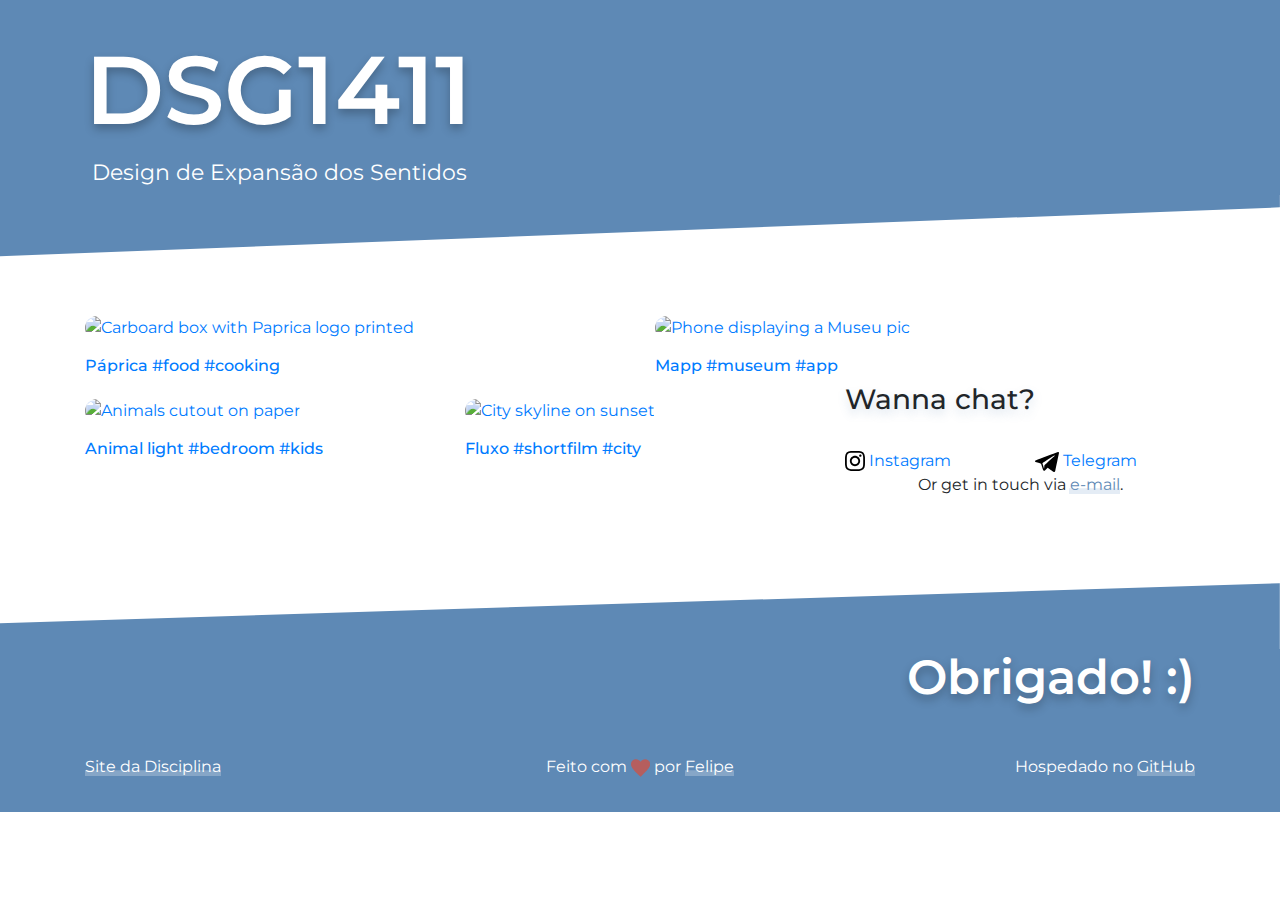
==== index.html @ 2e2c997a "Add files via upload" ====
<!doctype html>
<html lang="en">
    <head>
        <!-- Required meta tags -->
        <meta charset="utf-8">
        <meta name="viewport" content="width=device-width, initial-scale=1, shrink-to-fit=no">

        <!-- Bootstrap CSS -->
        <link rel="stylesheet" href="https://stackpath.bootstrapcdn.com/bootstrap/4.5.2/css/bootstrap.min.css" integrity="sha384-JcKb8q3iqJ61gNV9KGb8thSsNjpSL0n8PARn9HuZOnIxN0hoP+VmmDGMN5t9UJ0Z" crossorigin="anonymous">
        <link href="https://fonts.googleapis.com/css2?family=Montserrat:ital,wght@0,400;0,500;1,600&display=swap" rel="stylesheet">
        <link rel="stylesheet" href="css/index.css">

        <title>Home - Feliperpv</title>
    </head>

    <body>
        <main>
            <header class="bg-blue-color">
                
                <div class="container">
                    
                    <section class="row first-line">
                        <div class="col-12">
                        
                            <h1 class="drop-shadow-grey">DSG1411</h1>
                            
                        </div>                
                        
                    </section>
                    
                    <section class="row">
                        <div class="col-9 col-sm-7 col-lg-6 col-xl-5">
                            <h5 class="resume">Design de Expansão dos Sentidos</h5>
                        </div>
                    </section>
                    
                </div>                

            </header>
            
            <svg class="top-divider" xmlns="http://www.w3.org/2000/svg" viewBox="0 0 1440 120">
              <path fill="#5e89b5" fill-opacity="1" d="M0,70L1440,15L1440,0L0,0Z"></path>
            </svg>
            
            <div class="container">
            
                <section class="row">

                    <div class="col-md-6"> 

                        <a class="project-title" href="projects/paprica.html">
                            <img class="banner-home img-fluid" src="img/paprica_banner.jpg" alt="Carboard box with Paprica logo printed">
                            <h6>Páprica <span>#food #cooking</span> </h6>
                        </a>

                    </div>
                    
                    <div class="col-md-6"> 

                        <a class="project-title" href="projects/mapp.html">
                            <img class="banner-home img-fluid" src="img/mapp_banner.jpg" alt="Phone displaying a Museu pic">
                            <h6>Mapp <span>#museum #app</span> </h6>
                        </a>
                    </div>

                    <div class="col-md-6 col-lg-4"> 

                        <a class="project-title" href="#">
                            <img class="banner-home img-fluid" src="img/animals_banner.jpg" alt="Animals cutout on paper">
                            <h6>Animal light <span>#bedroom #kids</span> </h6>
                        </a>
                    </div>

                    <div class="col-md-6 col-lg-4"> 
                        
                        <a class="project-title" href="projects/fluxo.html">
                            <img class="banner-home img-fluid" src="img/fluxos_banner.jpg" alt="City skyline on sunset">
                            <h6>Fluxo <span>#shortfilm #city</span> </h6>
                        </a>
                    </div>

                    <div class="col-lg-4 chat"> 

                        <h3 class="drop-shadow-blue">Wanna chat?</h3>
                        <h5>Send me a message:</h5>

                        <section class="row message">
                            <div class="col-6 pdg-right">

                                <a class="txt-center" href="https://instagram.com/feliperpv">
                                <svg xmlns="http://www.w3.org/2000/svg" width="20" height="24" viewBox="0 0 24 24"><path d="M12 2.163c3.204 0 3.584.012 4.85.07 3.252.148 4.771 1.691 4.919 4.919.058 1.265.069 1.645.069 4.849 0 3.205-.012 3.584-.069 4.849-.149 3.225-1.664 4.771-4.919 4.919-1.266.058-1.644.07-4.85.07-3.204 0-3.584-.012-4.849-.07-3.26-.149-4.771-1.699-4.919-4.92-.058-1.265-.07-1.644-.07-4.849 0-3.204.013-3.583.07-4.849.149-3.227 1.664-4.771 4.919-4.919 1.266-.057 1.645-.069 4.849-.069zm0-2.163c-3.259 0-3.667.014-4.947.072-4.358.2-6.78 2.618-6.98 6.98-.059 1.281-.073 1.689-.073 4.948 0 3.259.014 3.668.072 4.948.2 4.358 2.618 6.78 6.98 6.98 1.281.058 1.689.072 4.948.072 3.259 0 3.668-.014 4.948-.072 4.354-.2 6.782-2.618 6.979-6.98.059-1.28.073-1.689.073-4.948 0-3.259-.014-3.667-.072-4.947-.196-4.354-2.617-6.78-6.979-6.98-1.281-.059-1.69-.073-4.949-.073zm0 5.838c-3.403 0-6.162 2.759-6.162 6.162s2.759 6.163 6.162 6.163 6.162-2.759 6.162-6.163c0-3.403-2.759-6.162-6.162-6.162zm0 10.162c-2.209 0-4-1.79-4-4 0-2.209 1.791-4 4-4s4 1.791 4 4c0 2.21-1.791 4-4 4zm6.406-11.845c-.796 0-1.441.645-1.441 1.44s.645 1.44 1.441 1.44c.795 0 1.439-.645 1.439-1.44s-.644-1.44-1.439-1.44z"/></svg>
                                Instagram</a>

                            </div>

                            <div class="col-6 pdg-left">

                                <a class="txt-center" href="https://t.me/feliperpv">
                                <?xml version="1.0" encoding="UTF-8" standalone="no"?><!DOCTYPE svg PUBLIC "-//W3C//DTD SVG 1.1//EN" "http://www.w3.org/Graphics/SVG/1.1/DTD/svg11.dtd"><svg width="24px" height="24px" version="1.1" xmlns="http://www.w3.org/2000/svg" xmlns:xlink="http://www.w3.org/1999/xlink" xml:space="preserve" xmlns:serif="http://www.serif.com/" style="fill-rule:evenodd;clip-rule:evenodd;stroke-linejoin:round;stroke-miterlimit:1.41421;"><path id="telegram-1" d="M18.384,22.779c0.322,0.228 0.737,0.285 1.107,0.145c0.37,-0.141 0.642,-0.457 0.724,-0.84c0.869,-4.084 2.977,-14.421 3.768,-18.136c0.06,-0.28 -0.04,-0.571 -0.26,-0.758c-0.22,-0.187 -0.525,-0.241 -0.797,-0.14c-4.193,1.552 -17.106,6.397 -22.384,8.35c-0.335,0.124 -0.553,0.446 -0.542,0.799c0.012,0.354 0.25,0.661 0.593,0.764c2.367,0.708 5.474,1.693 5.474,1.693c0,0 1.452,4.385 2.209,6.615c0.095,0.28 0.314,0.5 0.603,0.576c0.288,0.075 0.596,-0.004 0.811,-0.207c1.216,-1.148 3.096,-2.923 3.096,-2.923c0,0 3.572,2.619 5.598,4.062Zm-11.01,-8.677l1.679,5.538l0.373,-3.507c0,0 6.487,-5.851 10.185,-9.186c0.108,-0.098 0.123,-0.262 0.033,-0.377c-0.089,-0.115 -0.253,-0.142 -0.376,-0.064c-4.286,2.737 -11.894,7.596 -11.894,7.596Z"/></svg>
                                Telegram</a>

                            </div>
                        </section>

                        <p class="txt-center resume">Or get in touch via <a class="blue-link" href="&#109;&#97;&#105;&#108;&#116;&#111;&#58;&#102;&#101;&#108;&#105;&#112;&#101;&#114;&#112;&#118;&#64;&#97;&#108;&#117;&#110;&#111;&#46;&#112;&#117;&#99;&#45;&#114;&#105;&#111;&#46;&#98;&#114;">e-mail</a>.</p>
                        
                    </div>

                </section>
                
            </div>
            
            <svg class="bottom-divider" xmlns="http://www.w3.org/2000/svg" viewBox="0 0 1440 100">
                <path fill="#5e89b5" fill-opacity="1" d="M0,70L1440,25L1440,320L0,320Z"></path>
            </svg>
            
            <footer class="bg-blue-color">
                
                <div class="container">
            
                    <h2 class="txt-right drop-shadow-grey">Obrigado! :)</h2>

                    <section class="row">

                        <div class="col-5 col-md-4 order-1 order-md-1 resume">
                            <a href="http://bonelli.usuarios.rdc.puc-rio.br/dsg1411/index.html">Site da Disciplina</a>
                        </div>

                        <div class="col-md-4 txt-center order-3 order-md-2">
                            <p class="resume">Feito com <svg class="heart" xmlns="http://www.w3.org/2000/svg" width="24" height="24" viewBox="0 0 24 24"><path d="M12 4.248c-3.148-5.402-12-3.825-12 2.944 0 4.661 5.571 9.427 12 15.808 6.43-6.381 12-11.147 12-15.808 0-6.792-8.875-8.306-12-2.944z"/></svg> por <a href="https://www.behance.net/feliperpv">Felipe</a></p>
                        </div>

                        <div class="col-7 col-md-4 txt-right order-2 order-md-3">
                            <p class="resume">Hospedado no <a href="https://github.com/Feliperpvieira/dsg1411">GitHub</a></p>
                        </div>

                    </section>
                    
                </div>

            </footer>




            <!-- Optional JavaScript -->
            <!-- jQuery first, then Popper.js, then Bootstrap JS -->
            <script src="https://code.jquery.com/jquery-3.5.1.slim.min.js" integrity="sha384-DfXdz2htPH0lsSSs5nCTpuj/zy4C+OGpamoFVy38MVBnE+IbbVYUew+OrCXaRkfj" crossorigin="anonymous"></script>
            <script src="https://cdn.jsdelivr.net/npm/popper.js@1.16.1/dist/umd/popper.min.js" integrity="sha384-9/reFTGAW83EW2RDu2S0VKaIzap3H66lZH81PoYlFhbGU+6BZp6G7niu735Sk7lN" crossorigin="anonymous"></script>
            <script src="https://stackpath.bootstrapcdn.com/bootstrap/4.5.2/js/bootstrap.min.js" integrity="sha384-B4gt1jrGC7Jh4AgTPSdUtOBvfO8shuf57BaghqFfPlYxofvL8/KUEfYiJOMMV+rV" crossorigin="anonymous"></script>
        </main>
    </body>
</html>
---- css/index.css ----
main{
    font-family: 'Montserrat', sans-serif;
}

/*---------------- Header -----------------*/
.bg-blue-color{
    background-color: #5E89B5;
}

h1{
    font-family: 'Montserrat', sans-serif;
    font-weight: 600;
    font-style: normal;
    font-size: 6em;
    color: white;
}

h5{
    color: white;
    font-size: 1.38em;
    font-weight: 400;
    padding-left: 0.3em;
    margin-top: -0.5em;
}

.first-line{    /*--- H1 and social links spacing -----*/
    padding-top: 2em;
    padding-bottom: 1em;
}

/*--- \/\/ Mouse hover on "Felipe Rabaça" -----*/
.resume {
    position: relative;
  }

.resume a {
    color: white;
    z-index: 1;
    position: relative;
    
    text-decoration: none;
}
  
.resume a::after {
    content: "";
    position: absolute;
    left: -0.1px;
    right: -0.1px;
    bottom: 0;
    height: 100%;
    transform: scaleY(.3);
    transition: transform .1s ease-in-out;
    transform-origin: bottom;
    background-color: hsl(224, 0%, 100%, 0.25);
}

.resume .blue-link{   /*--- Change "e-mail" color on chat -----*/
    color: #5E89B5;;
}

.resume .blue-link::after{
    background-color: hsl(210, 48%, 71%, 0.25); /*--- Change mouse over color on "e-mail" -----*/
}
  
.resume a:hover::after {
    transform: scaleY(1);
}
/* End */  

.drop-shadow-grey{              /*--- Generic grey shadow for text -----*/
    text-shadow: 0px 5px 10px rgba(0, 0, 0, 0.25);
}

.drop-shadow-blue{              /*--- Same shadow but blue -----*/
    text-shadow: 0px 5px 10px rgba(94, 137, 181, 0.25);
}



@media (max-width: 768px){
    h1{
        font-size: 4em;
    }
    
    .social-links li{
        padding: 0.4em;
    }
    
    .social-links > a{
        margin-top: 1.3em;
        margin-left: 0.8em;
    }

}

.top-divider{             /*--- \/ Fixes white line on iOS -----*/
    margin-top: -1px;
}

.bottom-divider{
    margin-bottom: -1px;
    
    margin-top: 3em;
}


/*---------------- Projects -----------------*/
.banner-home{
    border-radius: 1em;
    margin: 1em 0;   
}


.project-title {
    position: relative;
    width: 100%;
}


/*---------------- Chat -----------------*/


/*---------------- Footer -----------------*/
.txt-right{
    text-align: right;
}

.txt-center{
    text-align: center;
}

.txt-left{
    text-align: left;
}

h2{
    font-size: 3em;
    font-weight: 600;
    font-style: normal;
    color: white;
    
    margin-bottom: 1em;
}

footer p{
    color: white;
}

.heart{
    fill: #B55E5E;
    width: 1.2em;
    
    transition: 0.2s;
}

.heart:hover{
    width: 2em;
    fill: #d61a1a;
}

footer{
    padding-bottom: 1em;
}
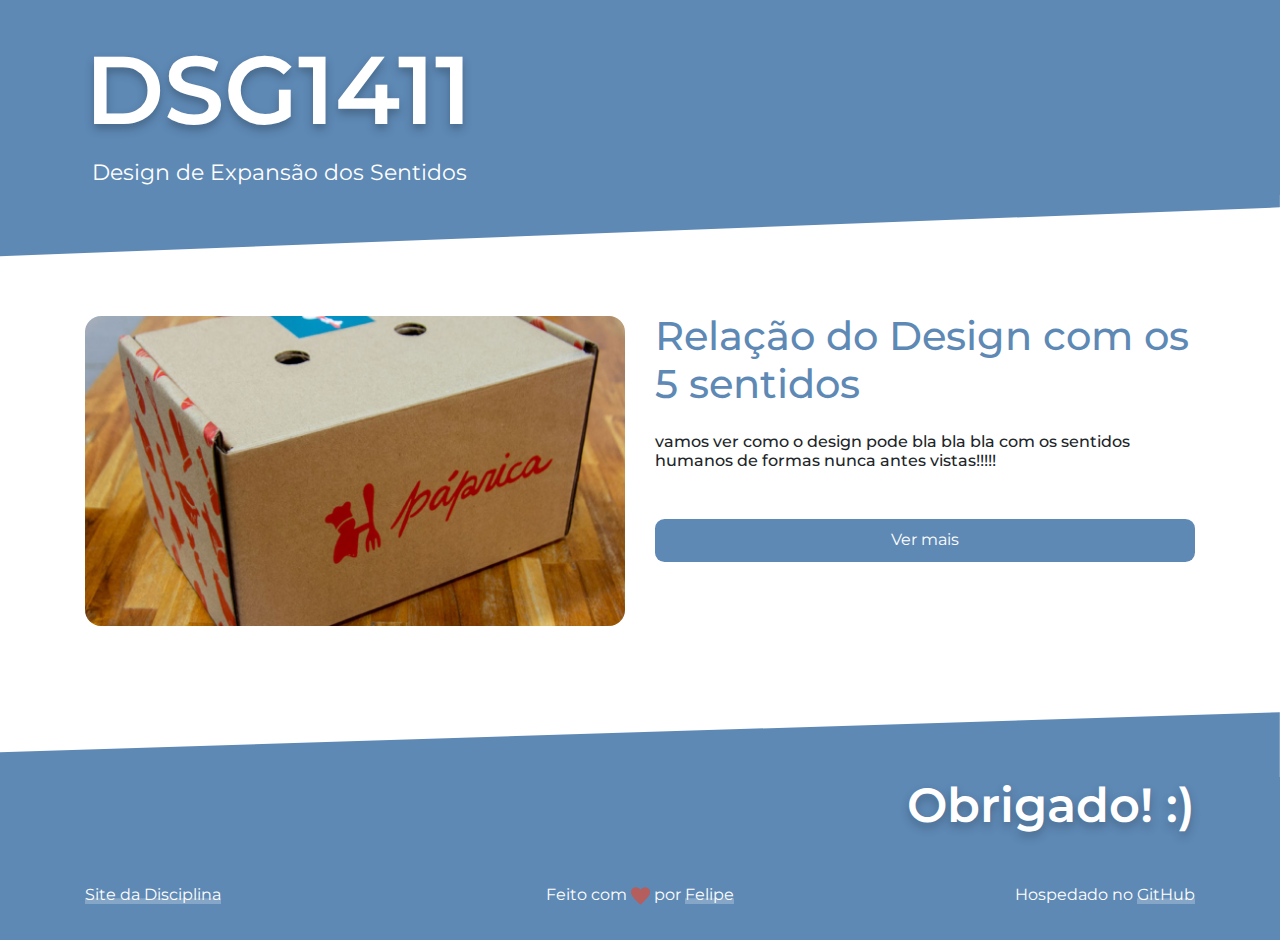
==== commit cedf4375: "Add files via upload" ====
--- a/index.html
+++ b/index.html
@@ -44,67 +44,29 @@
             
             <div class="container">
             
-                <section class="row">
+                <section class="row project">
 
-                    <div class="col-md-6"> 
+                    <div class="col-lg-6"> 
 
-                        <a class="project-title" href="projects/paprica.html">
-                            <img class="banner-home img-fluid" src="img/paprica_banner.jpg" alt="Carboard box with Paprica logo printed">
-                            <h6>Páprica <span>#food #cooking</span> </h6>
+                        <a href="#">
+                            <img class="banner-home img-fluid" src="posts/img/paprica_banner.jpg" alt="hmmmmmmmmmm">
                         </a>
 
                     </div>
                     
-                    <div class="col-md-6"> 
+                    <div class="col-lg-6 project-title">
+                    
+                        <a href="#">
+                            <h3>Relação do Design com os 5 sentidos</h3>
+                        </a>
+                        
+                        <h6>vamos ver como o design pode bla bla bla com os sentidos humanos de formas nunca antes vistas!!!!!</h6>
 
-                        <a class="project-title" href="projects/mapp.html">
-                            <img class="banner-home img-fluid" src="img/mapp_banner.jpg" alt="Phone displaying a Museu pic">
-                            <h6>Mapp <span>#museum #app</span> </h6>
-                        </a>
-                    </div>
-
-                    <div class="col-md-6 col-lg-4"> 
-
-                        <a class="project-title" href="#">
-                            <img class="banner-home img-fluid" src="img/animals_banner.jpg" alt="Animals cutout on paper">
-                            <h6>Animal light <span>#bedroom #kids</span> </h6>
-                        </a>
-                    </div>
-
-                    <div class="col-md-6 col-lg-4"> 
-                        
-                        <a class="project-title" href="projects/fluxo.html">
-                            <img class="banner-home img-fluid" src="img/fluxos_banner.jpg" alt="City skyline on sunset">
-                            <h6>Fluxo <span>#shortfilm #city</span> </h6>
-                        </a>
-                    </div>
-
-                    <div class="col-lg-4 chat"> 
-
-                        <h3 class="drop-shadow-blue">Wanna chat?</h3>
-                        <h5>Send me a message:</h5>
-
-                        <section class="row message">
-                            <div class="col-6 pdg-right">
-
-                                <a class="txt-center" href="https://instagram.com/feliperpv">
-                                <svg xmlns="http://www.w3.org/2000/svg" width="20" height="24" viewBox="0 0 24 24"><path d="M12 2.163c3.204 0 3.584.012 4.85.07 3.252.148 4.771 1.691 4.919 4.919.058 1.265.069 1.645.069 4.849 0 3.205-.012 3.584-.069 4.849-.149 3.225-1.664 4.771-4.919 4.919-1.266.058-1.644.07-4.85.07-3.204 0-3.584-.012-4.849-.07-3.26-.149-4.771-1.699-4.919-4.92-.058-1.265-.07-1.644-.07-4.849 0-3.204.013-3.583.07-4.849.149-3.227 1.664-4.771 4.919-4.919 1.266-.057 1.645-.069 4.849-.069zm0-2.163c-3.259 0-3.667.014-4.947.072-4.358.2-6.78 2.618-6.98 6.98-.059 1.281-.073 1.689-.073 4.948 0 3.259.014 3.668.072 4.948.2 4.358 2.618 6.78 6.98 6.98 1.281.058 1.689.072 4.948.072 3.259 0 3.668-.014 4.948-.072 4.354-.2 6.782-2.618 6.979-6.98.059-1.28.073-1.689.073-4.948 0-3.259-.014-3.667-.072-4.947-.196-4.354-2.617-6.78-6.979-6.98-1.281-.059-1.69-.073-4.949-.073zm0 5.838c-3.403 0-6.162 2.759-6.162 6.162s2.759 6.163 6.162 6.163 6.162-2.759 6.162-6.163c0-3.403-2.759-6.162-6.162-6.162zm0 10.162c-2.209 0-4-1.79-4-4 0-2.209 1.791-4 4-4s4 1.791 4 4c0 2.21-1.791 4-4 4zm6.406-11.845c-.796 0-1.441.645-1.441 1.44s.645 1.44 1.441 1.44c.795 0 1.439-.645 1.439-1.44s-.644-1.44-1.439-1.44z"/></svg>
-                                Instagram</a>
-
-                            </div>
-
-                            <div class="col-6 pdg-left">
-
-                                <a class="txt-center" href="https://t.me/feliperpv">
-                                <?xml version="1.0" encoding="UTF-8" standalone="no"?><!DOCTYPE svg PUBLIC "-//W3C//DTD SVG 1.1//EN" "http://www.w3.org/Graphics/SVG/1.1/DTD/svg11.dtd"><svg width="24px" height="24px" version="1.1" xmlns="http://www.w3.org/2000/svg" xmlns:xlink="http://www.w3.org/1999/xlink" xml:space="preserve" xmlns:serif="http://www.serif.com/" style="fill-rule:evenodd;clip-rule:evenodd;stroke-linejoin:round;stroke-miterlimit:1.41421;"><path id="telegram-1" d="M18.384,22.779c0.322,0.228 0.737,0.285 1.107,0.145c0.37,-0.141 0.642,-0.457 0.724,-0.84c0.869,-4.084 2.977,-14.421 3.768,-18.136c0.06,-0.28 -0.04,-0.571 -0.26,-0.758c-0.22,-0.187 -0.525,-0.241 -0.797,-0.14c-4.193,1.552 -17.106,6.397 -22.384,8.35c-0.335,0.124 -0.553,0.446 -0.542,0.799c0.012,0.354 0.25,0.661 0.593,0.764c2.367,0.708 5.474,1.693 5.474,1.693c0,0 1.452,4.385 2.209,6.615c0.095,0.28 0.314,0.5 0.603,0.576c0.288,0.075 0.596,-0.004 0.811,-0.207c1.216,-1.148 3.096,-2.923 3.096,-2.923c0,0 3.572,2.619 5.598,4.062Zm-11.01,-8.677l1.679,5.538l0.373,-3.507c0,0 6.487,-5.851 10.185,-9.186c0.108,-0.098 0.123,-0.262 0.033,-0.377c-0.089,-0.115 -0.253,-0.142 -0.376,-0.064c-4.286,2.737 -11.894,7.596 -11.894,7.596Z"/></svg>
-                                Telegram</a>
-
-                            </div>
-                        </section>
-
-                        <p class="txt-center resume">Or get in touch via <a class="blue-link" href="&#109;&#97;&#105;&#108;&#116;&#111;&#58;&#102;&#101;&#108;&#105;&#112;&#101;&#114;&#112;&#118;&#64;&#97;&#108;&#117;&#110;&#111;&#46;&#112;&#117;&#99;&#45;&#114;&#105;&#111;&#46;&#98;&#114;">e-mail</a>.</p>
+                        <a class="button txt-center" href="#">Ver mais</a>
                         
                     </div>
+                    
+                    
 
                 </section>
                 
--- a/css/index.css
+++ b/css/index.css
@@ -111,9 +111,39 @@
 }
 
 
-.project-title {
-    position: relative;
-    width: 100%;
+.project-title h3{
+    color: #5E89B5;
+    font-size: 2.5em;
+    margin-top: 0.3em;
+    margin-bottom: 0.6em;
+}
+
+.project-title h3:hover{
+    text-decoration: underline;
+}
+
+.button{
+    display: block;
+    background-color: #5E89B5;
+    color: white;
+    
+    padding: 0.6em 0;
+    border-radius: 0.6em;
+    margin-top: 3em;
+    
+    transition: 0.2s;
+}
+
+.project-title a{
+    text-decoration: none;
+}
+
+.button:hover{
+    background-color: white;
+    border: solid 2px #5E89B5;
+    color: #5E89B5;
+    
+    padding: 0.5em 0;
 }
 
 
@@ -161,3 +191,13 @@
 footer{
     padding-bottom: 1em;
 }
+
+
+@media (max-width: 768px){
+    
+    h2{
+        padding-top: 0.5em;
+        font-size: 2em;
+    }
+   
+}
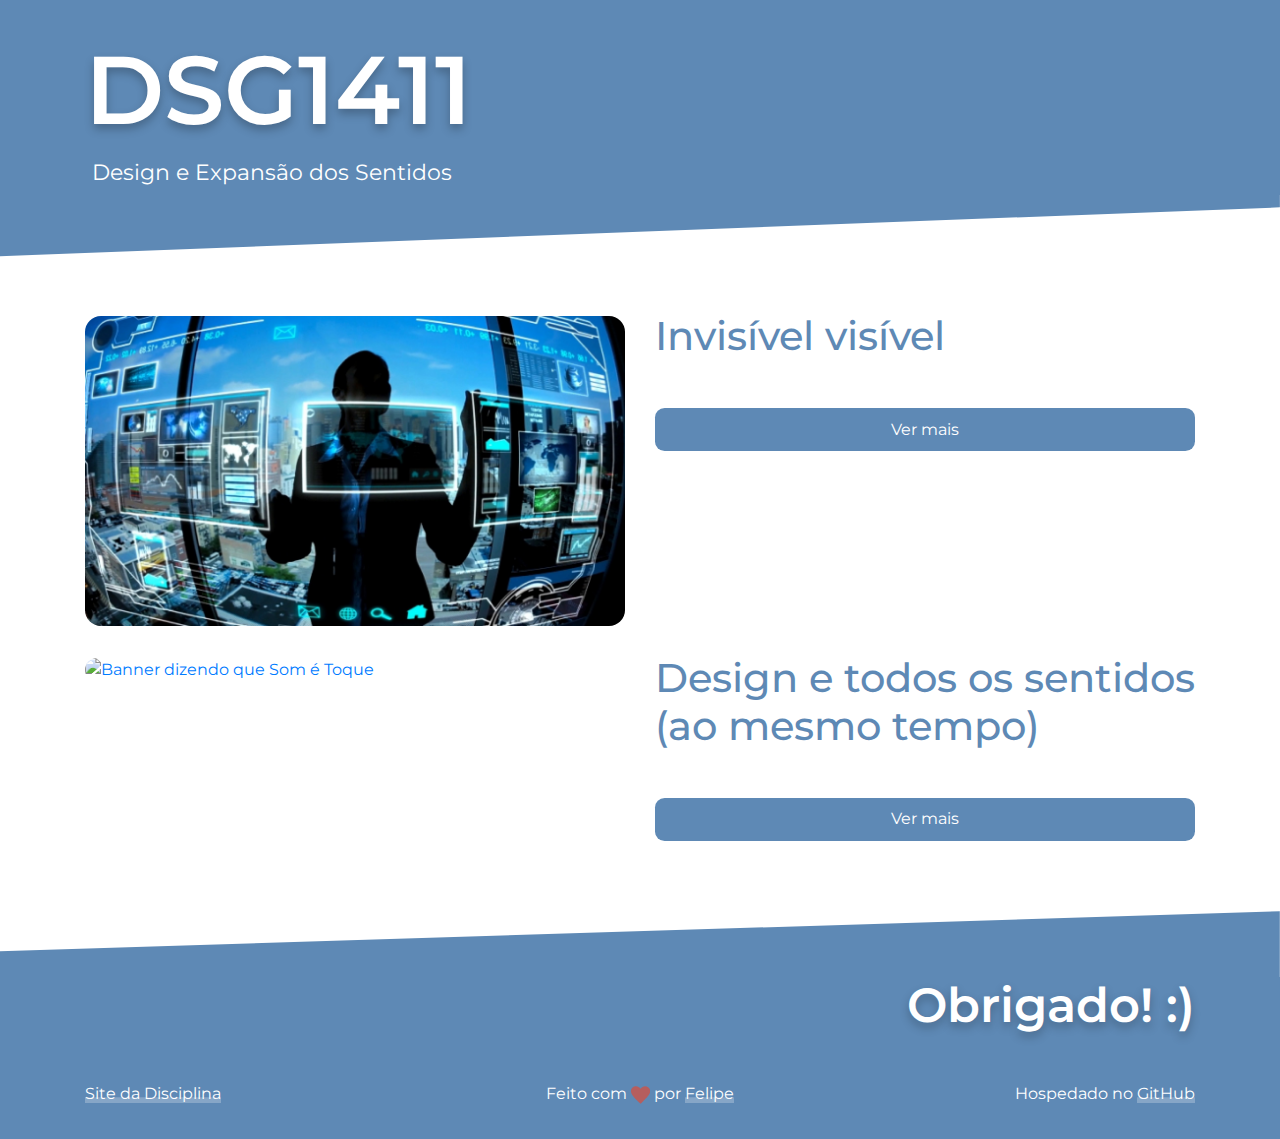
==== commit c8fec6f1: "add post 2" ====
--- a/index.html
+++ b/index.html
@@ -10,7 +10,7 @@
         <link href="https://fonts.googleapis.com/css2?family=Montserrat:ital,wght@0,400;0,500;1,600&display=swap" rel="stylesheet">
         <link rel="stylesheet" href="css/index.css">
 
-        <title>Home - Feliperpv</title>
+        <title>DSG1411 - Design e Expansão dos Sentidos</title>
     </head>
 
     <body>
@@ -30,7 +30,7 @@
                     
                     <section class="row">
                         <div class="col-9 col-sm-7 col-lg-6 col-xl-5">
-                            <h5 class="resume">Design de Expansão dos Sentidos</h5>
+                            <h5 class="resume">Design e Expansão dos Sentidos</h5>
                         </div>
                     </section>
                     
@@ -43,26 +43,48 @@
             </svg>
             
             <div class="container">
-            
-                <section class="row project">
+                
+                <section class="row">
 
                     <div class="col-lg-6"> 
 
-                        <a href="#">
-                            <img class="banner-home img-fluid" src="posts/img/paprica_banner.jpg" alt="hmmmmmmmmmm">
+                        <a href="posts/invisivel-visivel.html">
+                            <img class="banner-home img-fluid" src="posts/img/invisivel-visivel_banner.jpg" alt="Pessoa usando computador holográfico">
                         </a>
 
                     </div>
                     
                     <div class="col-lg-6 project-title">
                     
-                        <a href="#">
-                            <h3>Relação do Design com os 5 sentidos</h3>
+                        <a href="posts/invisivel-visivel.html">
+                            <h3>Invisível visível</h3>
                         </a>
+
+                        <a class="button txt-center" href="posts/invisivel-visivel.html">Ver mais</a>
                         
-                        <h6>vamos ver como o design pode bla bla bla com os sentidos humanos de formas nunca antes vistas!!!!!</h6>
+                    </div>
+                    
+                    
 
-                        <a class="button txt-center" href="#">Ver mais</a>
+                </section>
+            
+                <section class="row">
+
+                    <div class="col-lg-6"> 
+
+                        <a href="posts/design-5-sentidos.html">
+                            <img class="banner-home img-fluid" src="posts/img/design-5-sentidos_banner.jpg" alt="Banner dizendo que Som é Toque">
+                        </a>
+
+                    </div>
+                    
+                    <div class="col-lg-6 project-title">
+                    
+                        <a href="posts/design-5-sentidos.html">
+                            <h3>Design e todos os sentidos (ao mesmo tempo)</h3>
+                        </a>
+
+                        <a class="button txt-center" href="posts/design-5-sentidos.html">Ver mais</a>
                         
                     </div>
                     
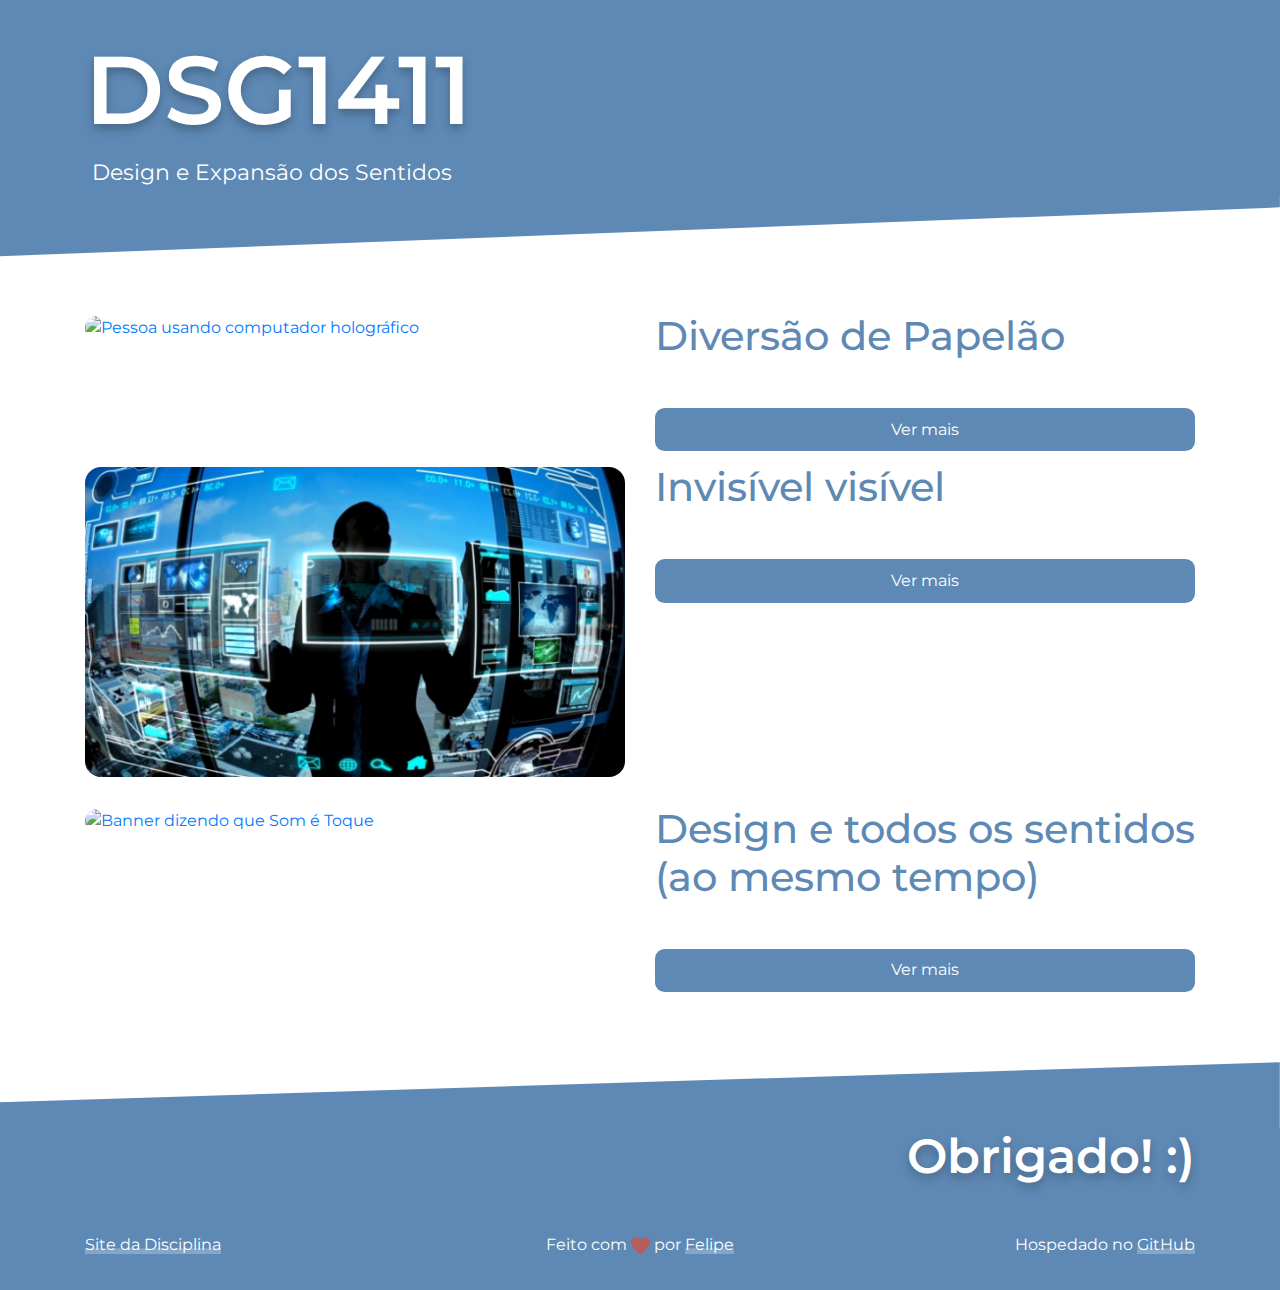
==== commit 6aca0952: "update post 3" ====
--- a/index.html
+++ b/index.html
@@ -43,6 +43,31 @@
             </svg>
             
             <div class="container">
+                
+                <section class="row">
+
+                    <div class="col-lg-6"> 
+
+                        <a href="posts/diversao-papelao.html">
+                            <img class="banner-home img-fluid" src="https://labo.nintendo.com/what-is-nintendo-labo/assets/discover-learn.jpg" alt="Pessoa usando computador holográfico">
+                        </a>
+
+                    </div>
+                    
+                    <div class="col-lg-6 project-title">
+                    
+                        <a href="posts/diversao-papelao.html">
+                            <h3>Diversão de Papelão</h3>
+                        </a>
+
+                        <a class="button txt-center" href="posts/diversao-papelao.html">Ver mais</a>
+                        
+                    </div>
+                    
+                    
+
+                </section>
+                
                 
                 <section class="row">
 
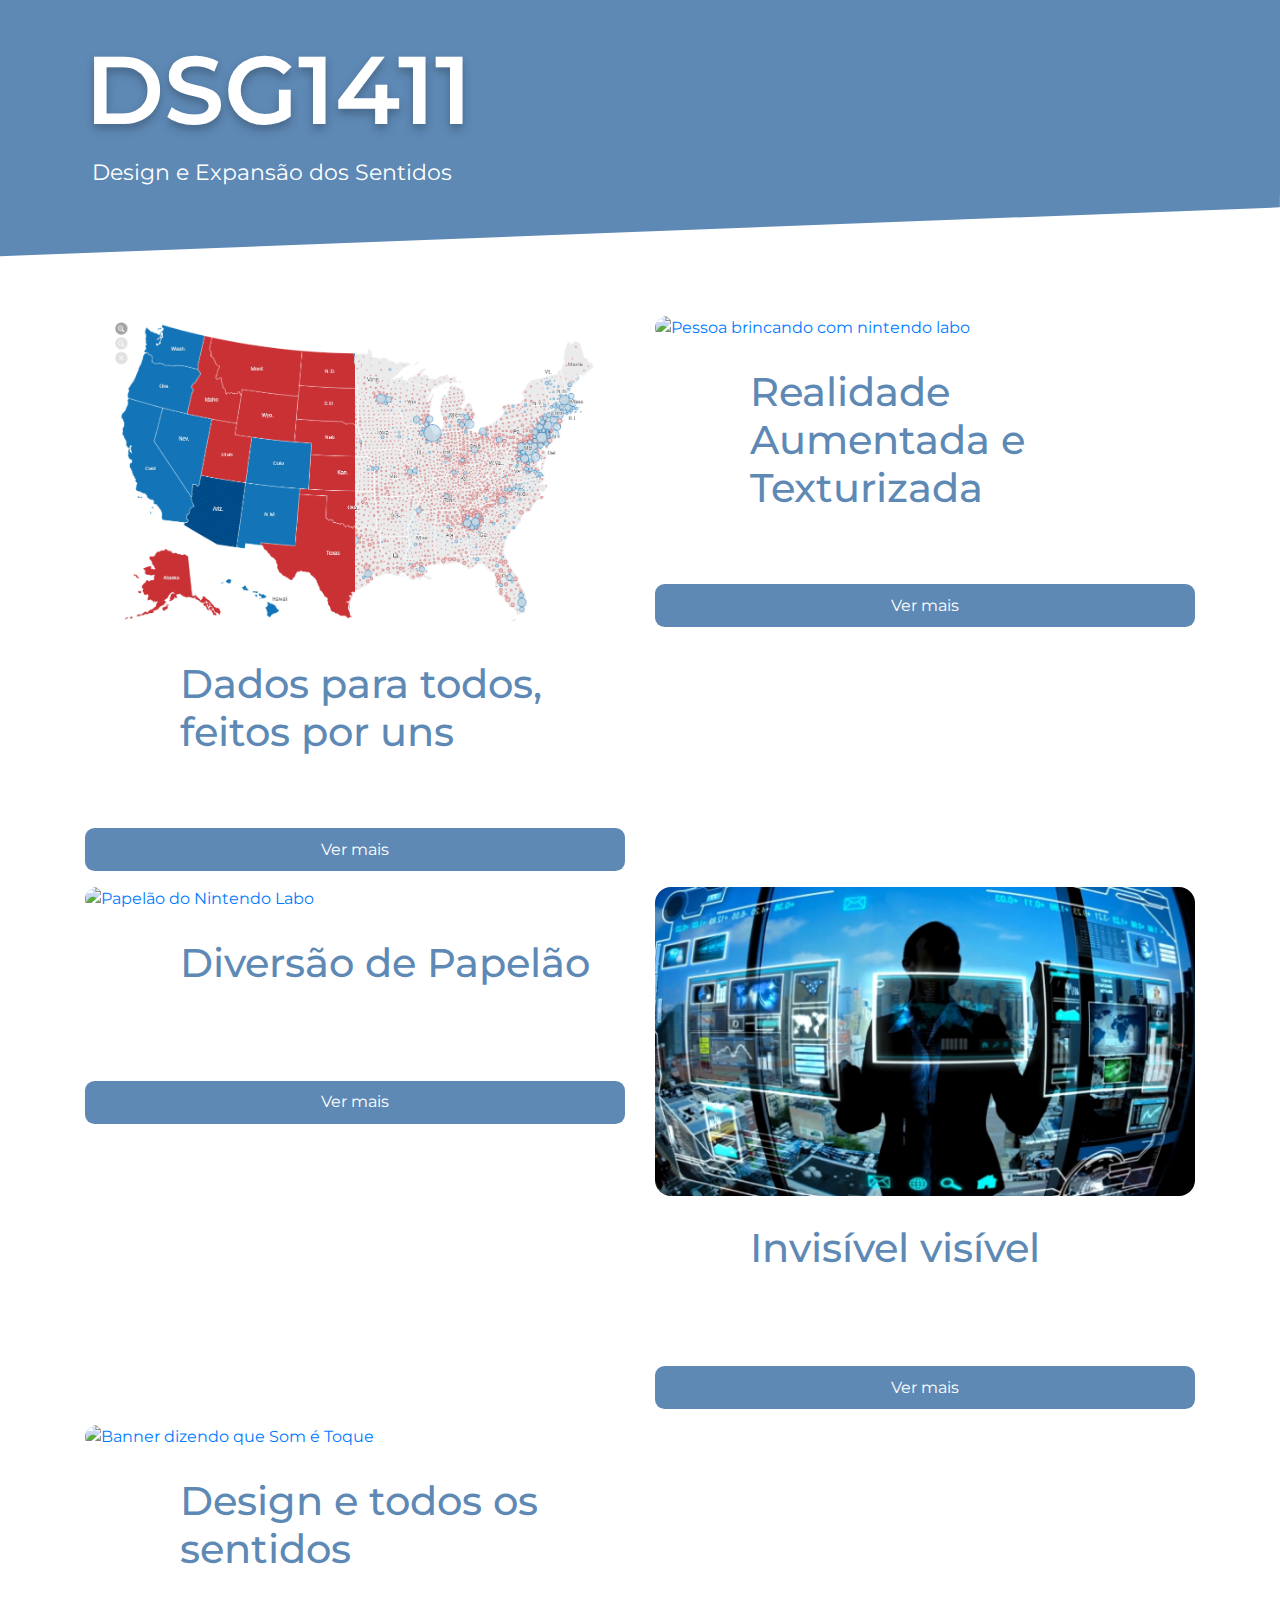
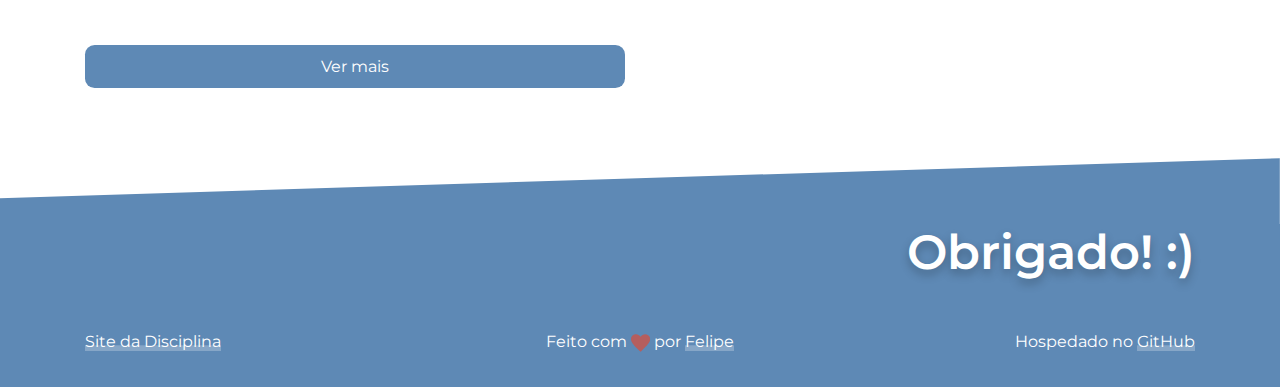
==== commit 0eecb4d6: "post 5" ====
--- a/index.html
+++ b/index.html
@@ -45,77 +45,158 @@
             <div class="container">
                 
                 <section class="row">
-
-                    <div class="col-lg-6"> 
+                    
+                    <div class="margin-bottom col-lg-6"> 
+
+                        <a href="posts/data-visualization.html">
+                            <img class="banner-home img-fluid" src="posts/img/mapa-eua-banner.png" alt="Mapa eleitoral americano">
+                        </a>
+
+
+                        <div class="row margin-small">
+                            <div class="col-2">
+                                <h2 class="blue">#5</h2>
+                            </div>
+
+                            <div class="col-10 project-title">
+
+                                <a href="posts/data-visualization.html">
+                                    <h3>Dados para todos, feitos por uns</h3>
+                                </a>
+
+                            </div>
+
+                            <div class="col-12">
+                                 <a class="button txt-center" href="posts/data-visualization.html">Ver mais</a>
+                             </div>
+
+                        </div>
+
+                    </div>
+
+
+                    <div class="margin-bottom col-lg-6"> 
+
+                        <a href="posts/realidade-aumentada.html">
+                            <img class="banner-home img-fluid" src="https://pplware.sapo.pt/wp-content/uploads/2018/01/pplware_nintendo_labo00.jpg" alt="Pessoa brincando com nintendo labo">
+                        </a>
+
+
+                        <div class="row margin-small">
+                            <div class="col-2">
+                                <h2 class="blue">#4</h2>
+                            </div>
+
+                            <div class="col-10 project-title">
+
+                                <a href="posts/realidade-aumentada.html">
+                                    <h3>Realidade Aumentada e Texturizada</h3>
+                                </a>
+
+                            </div>
+
+                            <div class="col-12">
+                                 <a class="button txt-center" href="posts/realidade-aumentada.html">Ver mais</a>
+                             </div>
+
+                        </div>
+
+                    </div>               
+
+
+
+                    <div class="margin-bottom col-lg-6"> 
 
                         <a href="posts/diversao-papelao.html">
-                            <img class="banner-home img-fluid" src="https://labo.nintendo.com/what-is-nintendo-labo/assets/discover-learn.jpg" alt="Pessoa usando computador holográfico">
-                        </a>
-
-                    </div>
-                    
-                    <div class="col-lg-6 project-title">
-                    
-                        <a href="posts/diversao-papelao.html">
-                            <h3>Diversão de Papelão</h3>
-                        </a>
-
-                        <a class="button txt-center" href="posts/diversao-papelao.html">Ver mais</a>
-                        
-                    </div>
-                    
-                    
-
-                </section>
-                
-                
-                <section class="row">
-
-                    <div class="col-lg-6"> 
+                            <img class="banner-home img-fluid" src="https://labo.nintendo.com/what-is-nintendo-labo/assets/discover-learn.jpg" alt="Papelão do Nintendo Labo">
+                        </a>
+
+
+                        <div class="row margin-small">
+                            <div class="col-2">
+                                <h2 class="blue">#3</h2>
+                            </div>
+
+                            <div class="col-10 project-title">
+
+                                <a href="posts/diversao-papelao.html">
+                                    <h3>Diversão de Papelão</h3>
+                                </a>
+
+                            </div>
+
+                            <div class="col-12">
+                                 <a class="button txt-center" href="posts/diversao-papelao.html">Ver mais</a>
+                             </div>
+
+                        </div>
+
+                    </div>
+                    
+                    
+                    <div class="margin-bottom col-lg-6"> 
 
                         <a href="posts/invisivel-visivel.html">
                             <img class="banner-home img-fluid" src="posts/img/invisivel-visivel_banner.jpg" alt="Pessoa usando computador holográfico">
                         </a>
 
-                    </div>
-                    
-                    <div class="col-lg-6 project-title">
-                    
-                        <a href="posts/invisivel-visivel.html">
-                            <h3>Invisível visível</h3>
-                        </a>
-
-                        <a class="button txt-center" href="posts/invisivel-visivel.html">Ver mais</a>
-                        
-                    </div>
-                    
-                    
-
-                </section>
-            
-                <section class="row">
-
-                    <div class="col-lg-6"> 
+
+                        <div class="row margin-small">
+                            <div class="col-2">
+                                <h2 class="blue">#2</h2>
+                            </div>
+
+                            <div class="col-10 project-title">
+
+                                <a href="posts/invisivel-visivel.html">
+                                    <h3>Invisível visível</h3>
+                                </a>
+
+                            </div>
+
+                            <div class="col-12">
+                                 <a class="button txt-center" href="posts/invisivel-visivel.html">Ver mais</a>
+                             </div>
+
+                        </div>
+
+                    </div>
+                    
+                    
+                    
+                    <div class="margin-bottom col-lg-6"> 
 
                         <a href="posts/design-5-sentidos.html">
                             <img class="banner-home img-fluid" src="posts/img/design-5-sentidos_banner.jpg" alt="Banner dizendo que Som é Toque">
                         </a>
 
-                    </div>
-                    
-                    <div class="col-lg-6 project-title">
-                    
-                        <a href="posts/design-5-sentidos.html">
-                            <h3>Design e todos os sentidos (ao mesmo tempo)</h3>
-                        </a>
-
-                        <a class="button txt-center" href="posts/design-5-sentidos.html">Ver mais</a>
-                        
-                    </div>
-                    
-                    
-
+
+                        <div class="row margin-small">
+                            <div class="col-2">
+                                <h2 class="blue">#1</h2>
+                            </div>
+
+                            <div class="col-10 project-title">
+
+                                <a href="posts/design-5-sentidos.html">
+                                    <h3>Design e todos os sentidos</h3>
+                                </a>
+
+                            </div>
+
+                            <div class="col-12">
+                                 <a class="button txt-center" href="posts/design-5-sentidos.html">Ver mais</a>
+                             </div>
+
+                        </div>
+
+                    </div>
+
+                
+                
                 </section>
+                
+              
                 
             </div>
             
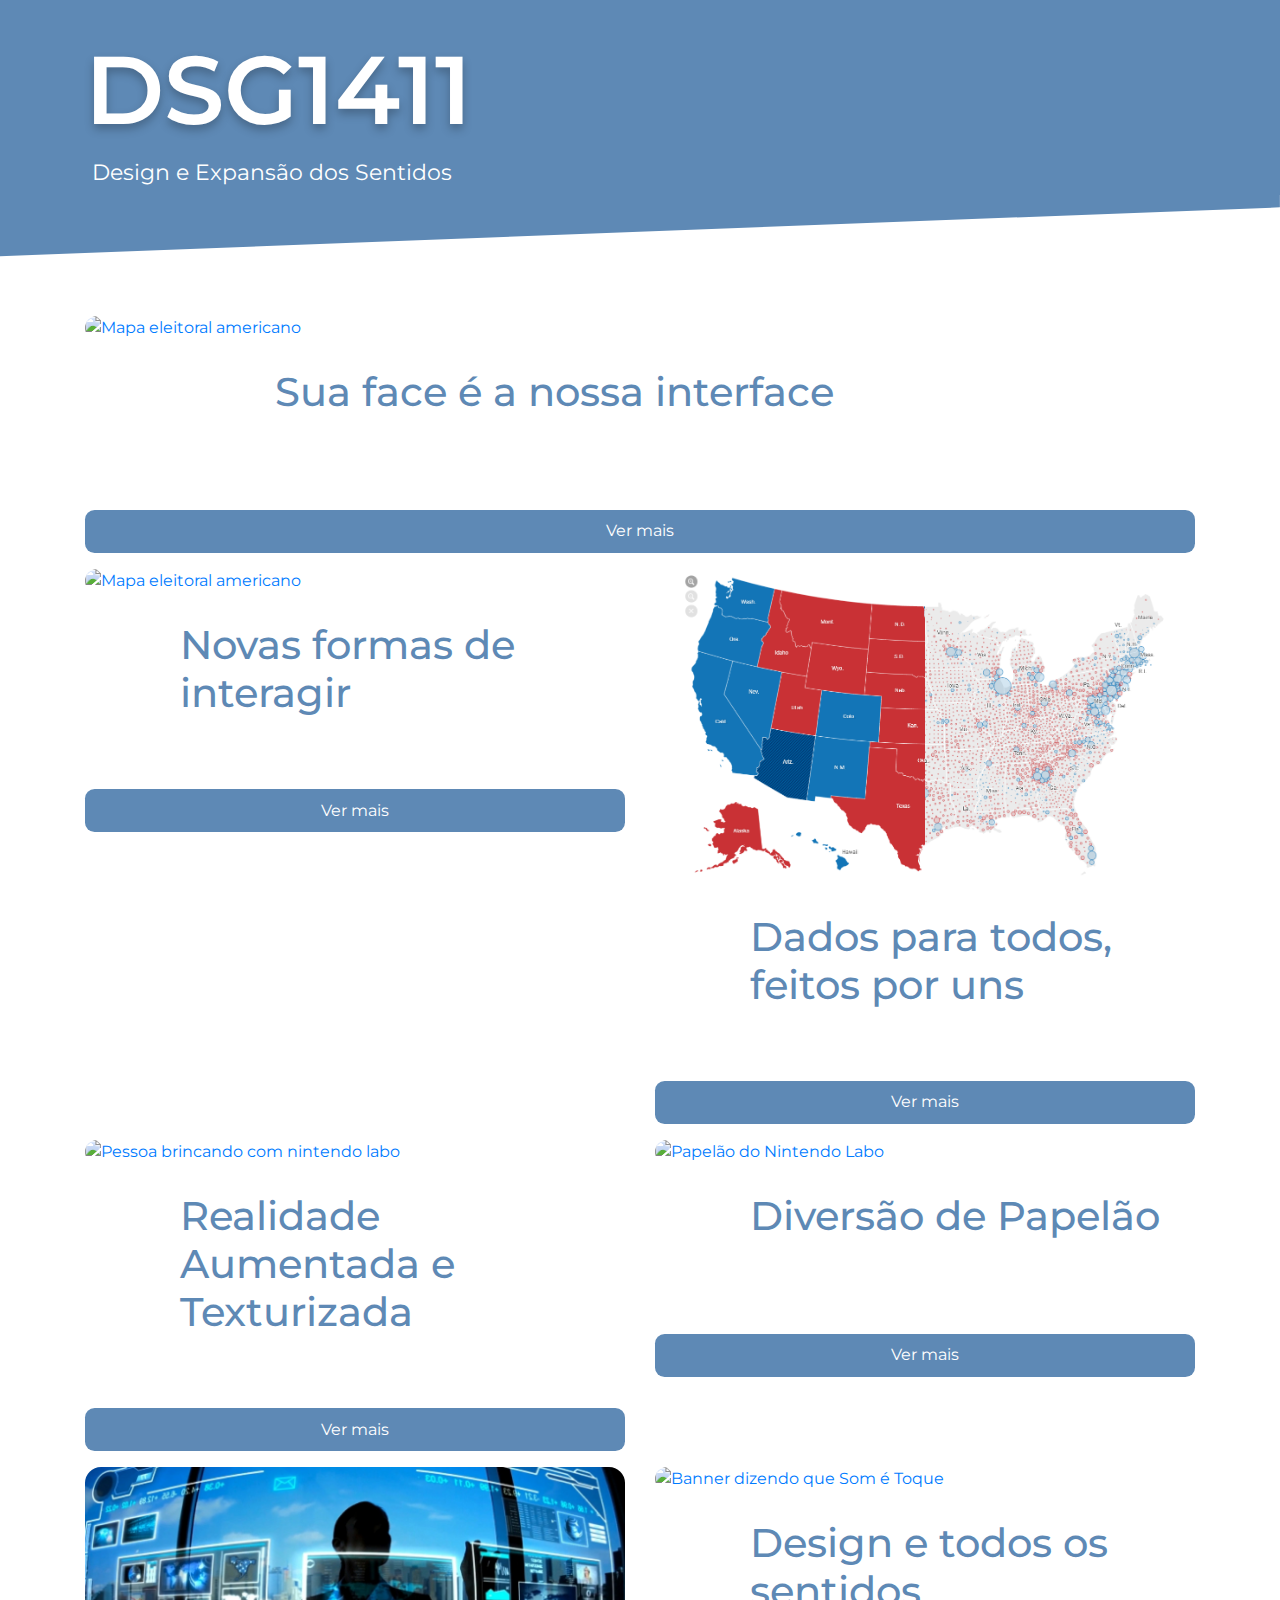
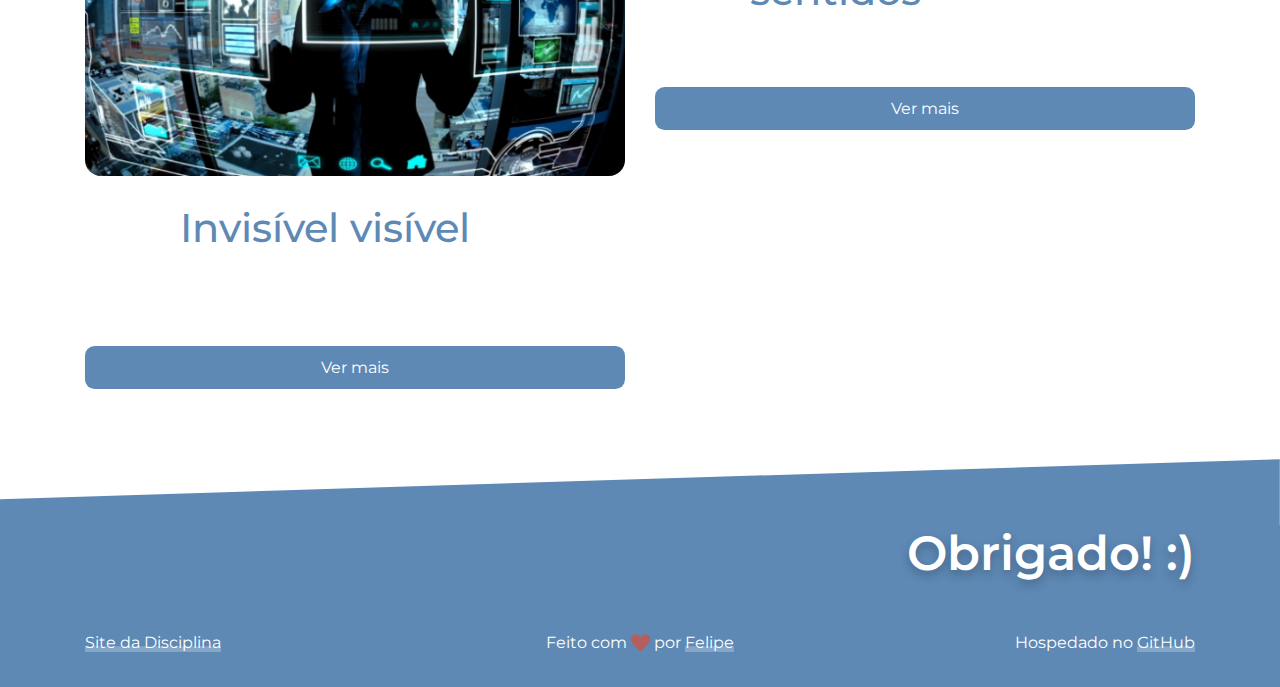
==== commit 46a3a33e: "add caminte v0" ====
--- a/index.html
+++ b/index.html
@@ -46,6 +46,62 @@
                 
                 <section class="row">
                     
+                    <div class="margin-bottom col-lg-12"> 
+
+                        <a href="posts/caminte.html">
+                            <img class="banner-home img-fluid" src="posts/img/novas-formas-interagir.jpg" alt="Mapa eleitoral americano">
+                        </a>
+
+
+                        <div class="row margin-small">
+                            <div class="col-2">
+                                <h2 class="blue">#7</h2>
+                            </div>
+
+                            <div class="col-10 project-title">
+
+                                <a href="posts/caminte.html">
+                                    <h3>Sua face é a nossa interface</h3>
+                                </a>
+
+                            </div>
+
+                            <div class="col-12">
+                                 <a class="button txt-center" href="posts/caminte.html">Ver mais</a>
+                             </div>
+
+                        </div>
+
+                    </div>
+                    
+                    <div class="margin-bottom col-lg-6"> 
+
+                        <a href="posts/novas-formas-de-interagir.html">
+                            <img class="banner-home img-fluid" src="posts/img/novas-formas-interagir.jpg" alt="Mapa eleitoral americano">
+                        </a>
+
+
+                        <div class="row margin-small">
+                            <div class="col-2">
+                                <h2 class="blue">#6</h2>
+                            </div>
+
+                            <div class="col-10 project-title">
+
+                                <a href="posts/novas-formas-de-interagir.html">
+                                    <h3>Novas formas de interagir</h3>
+                                </a>
+
+                            </div>
+
+                            <div class="col-12">
+                                 <a class="button txt-center" href="posts/novas-formas-de-interagir.html">Ver mais</a>
+                             </div>
+
+                        </div>
+
+                    </div>
+                    
                     <div class="margin-bottom col-lg-6"> 
 
                         <a href="posts/data-visualization.html">
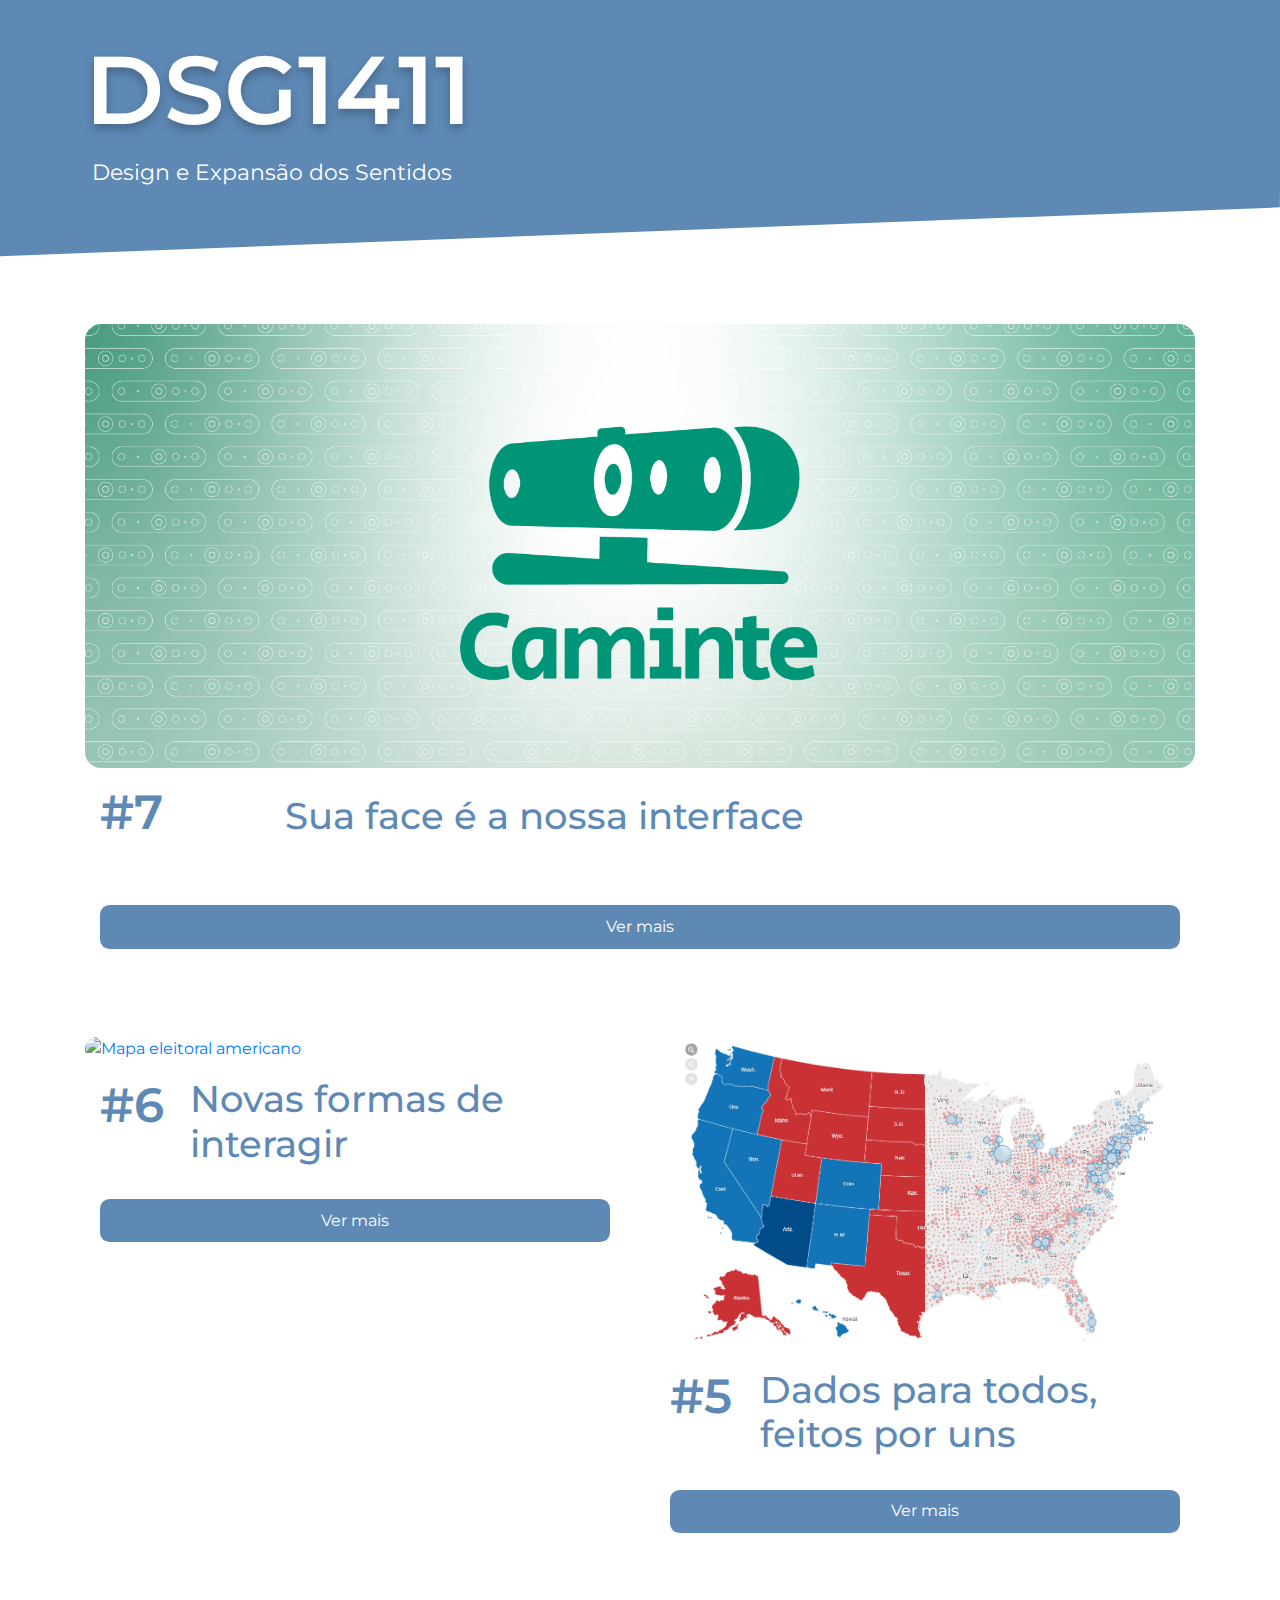
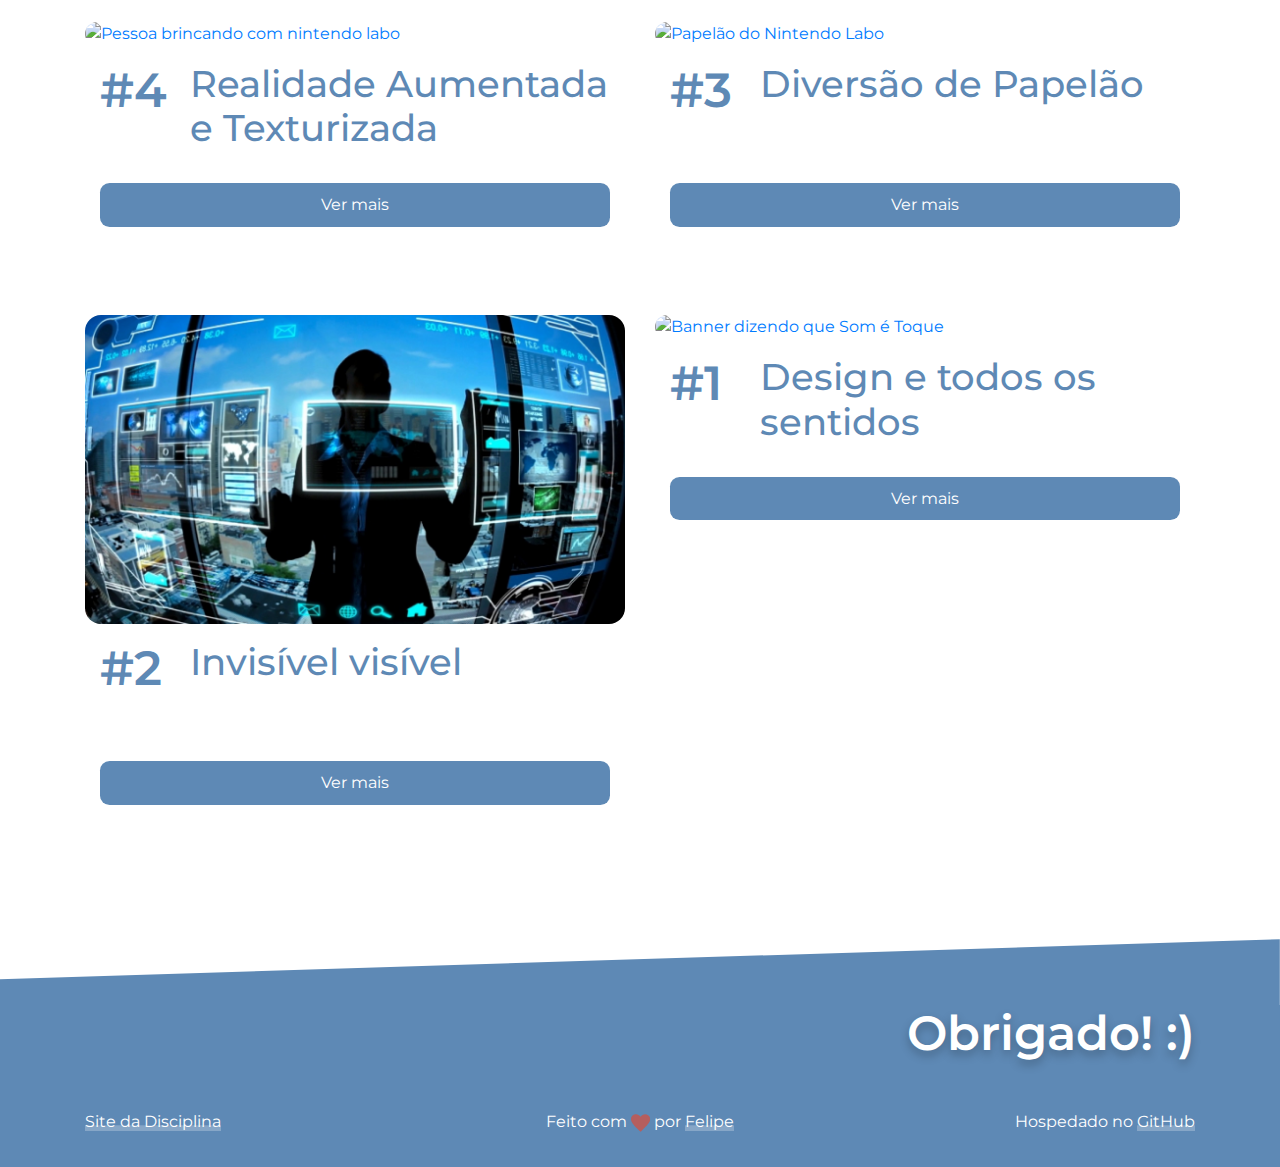
==== commit ad9db895: "update home" ====
--- a/index.html
+++ b/index.html
@@ -49,7 +49,7 @@
                     <div class="margin-bottom col-lg-12"> 
 
                         <a href="posts/caminte.html">
-                            <img class="banner-home img-fluid" src="posts/img/novas-formas-interagir.jpg" alt="Mapa eleitoral americano">
+                            <img class="banner-home img-fluid" src="posts/img/caminte-banner.png" alt="Logo da Caminte">
                         </a>
 
 
@@ -58,7 +58,7 @@
                                 <h2 class="blue">#7</h2>
                             </div>
 
-                            <div class="col-10 project-title">
+                            <div class="col-10 project-title titulo-linha-unica">
 
                                 <a href="posts/caminte.html">
                                     <h3>Sua face é a nossa interface</h3>
--- a/css/index.css
+++ b/css/index.css
@@ -107,15 +107,13 @@
 /*---------------- Projects -----------------*/
 .banner-home{
     border-radius: 1em;
-    margin: 1em 0;   
+  
 }
 
 
 .project-title h3{
     color: #5E89B5;
-    font-size: 2.5em;
-    margin-top: 0.3em;
-    margin-bottom: 0.6em;
+    font-size: 2.3em;
 }
 
 .project-title h3:hover{
@@ -129,7 +127,7 @@
     
     padding: 0.6em 0;
     border-radius: 0.6em;
-    margin-top: 3em;
+    margin-top: 1em;
     
     transition: 0.2s;
 }
@@ -146,7 +144,14 @@
     padding: 0.5em 0;
 }
 
-
+.margin-small{
+    margin: 1em 0;
+}
+
+.margin-bottom{
+    margin-bottom: 3em;
+    margin-top: 1.5em;
+}
 /*---------------- Chat -----------------*/
 
 
@@ -172,6 +177,10 @@
     margin-bottom: 1em;
 }
 
+.blue{
+    color: #5E89B5;
+}
+
 footer p{
     color: white;
 }
@@ -201,3 +210,11 @@
     }
    
 }
+
+/*---------------- Caminte -----------------*/
+
+@media (min-width: 768px){
+    .titulo-linha-unica{
+        padding-top: 10px;
+    }
+}